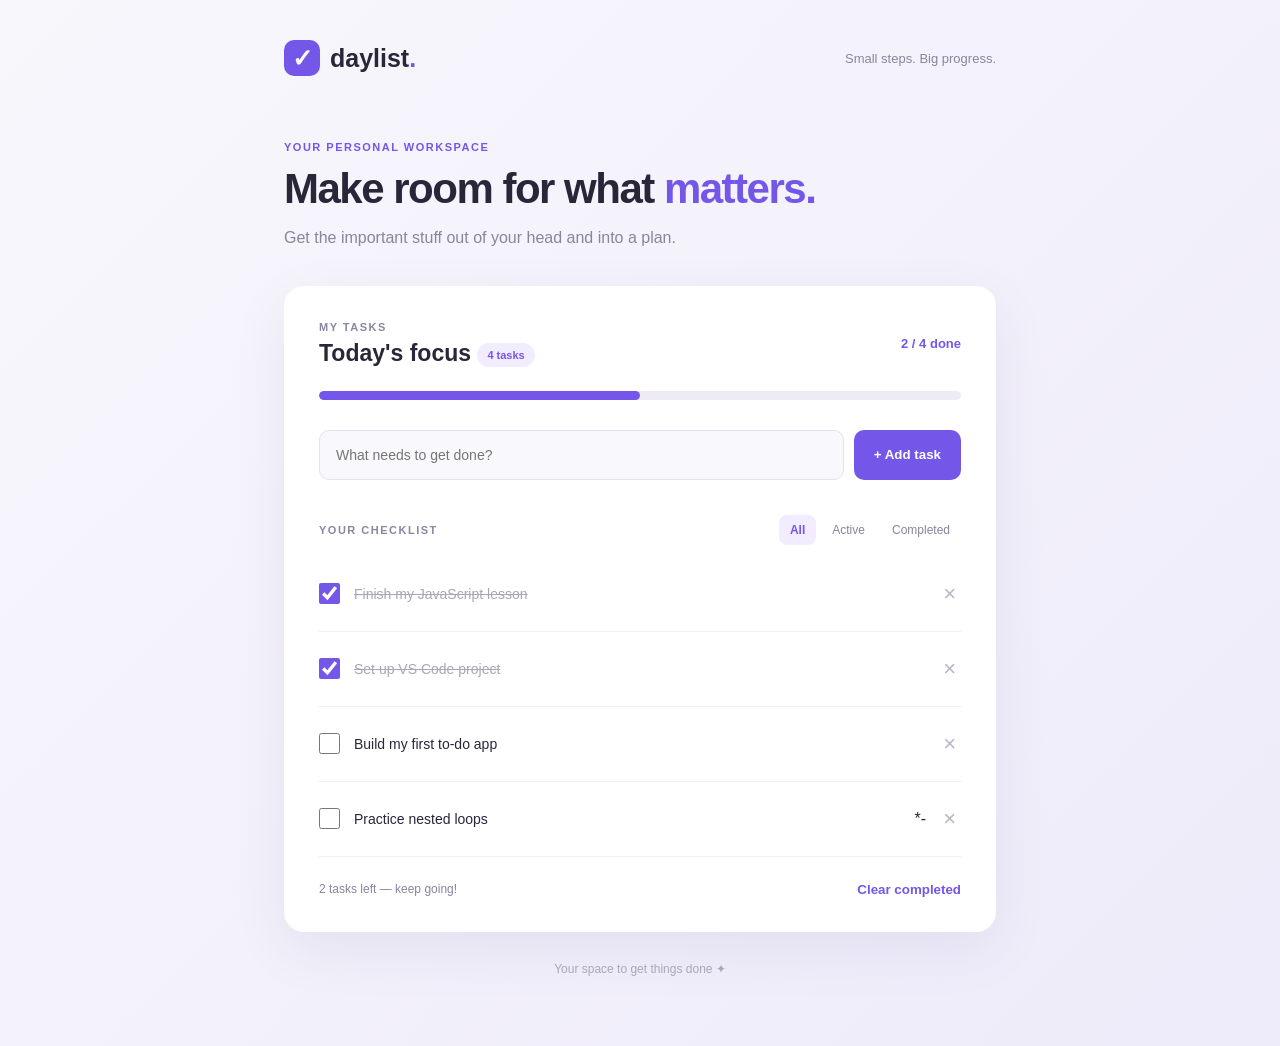
==== index.html @ 794491ad "Initial Daylist app with basic task creation" ====
<!DOCTYPE html>
<html lang="en">
<head>
    <meta charset="UTF-8">
    <meta name="viewport" content="width=device-width, initial-scale=1.0">
    <title>Daylist | My To-Do App</title>

    <link rel="stylesheet" href="style.css">
    <script src="app.js" defer></script>
</head>
<body>

    <div class="container">

        <!-- Header -->
        <header class="header">
            <div class="logo">
                <span class="logo-icon">✓</span>
                <span>daylist<span class="dot">.</span></span>
            </div>
            <p>Small steps. Big progress.</p>
        </header>

        <!-- Introduction -->
        <section class="intro">
            <p class="eyebrow">YOUR PERSONAL WORKSPACE</p>
            <h1>Make room for what <span>matters.</span></h1>
            <p class="subtitle">
                Get the important stuff out of your head and into a plan.
            </p>
        </section>

        <!-- Main To-Do Card -->
        <main class="todo-card">

            <div class="card-header">
                <div>
                    <p class="eyebrow">MY TASKS</p>
                    <h2>
                        Today's focus
                        <span class="task-badge" id="task-count">4 tasks</span>
                    </h2>
                </div>
                <p class="progress-label" id="progress-label">2 / 4 done</p>
            </div>

            <!-- Progress Bar -->
            <div class="progress-track">
                <div class="progress-fill" id="progress-bar"></div>
            </div>

            <!-- Add New Task -->
            <form id="task-form" class="add-form">
                <input
                    type="text"
                    id="task-input"
                    placeholder="What needs to get done?"
                    autocomplete="off"
                    required
                >
                <button type="submit" class="add-button">
                    + Add task
                </button>
            </form>

            <!-- Filters -->
            <div class="list-header">
                <p class="eyebrow">YOUR CHECKLIST</p>

                <div class="filters">
                    <button type="button" class="filter-btn active" data-filter="all">All</button>
                    <button type="button" class="filter-btn" data-filter="active">Active</button>
                    <button type="button" class="filter-btn" data-filter="completed">Completed</button>
                </div>
            </div>

            <!-- Our Tasks -->
            <ul class="task-list" id="task-list">

                <li class="task-item">
                    <label class="task-label">
                        <input type="checkbox" class="task-checkbox" checked>
                        <span class="task-text">Finish my JavaScript lesson</span>
                    </label>
                    <button type="button" class="delete-button">×</button>
                </li>

                <li class="task-item">
                    <label class="task-label">
                        <input type="checkbox" class="task-checkbox" checked>
                        <span class="task-text">Set up VS Code project</span>
                    </label>
                    <button type="button" class="delete-button">×</button>
                </li>

                <li class="task-item">
                    <label class="task-label">
                        <input type="checkbox" class="task-checkbox">
                        <span class="task-text">Build my first to-do app</span>
                    </label>
                    <button type="button" class="delete-button">×</button>
                </li>

                <li class="task-item">
                    <label class="task-label">
                        <input type="checkbox" class="task-checkbox">
                        <span class="task-text">Practice nested loops</span>
                    </label>*-
                    <button type="button" class="delete-button">×</button>
                </li>

            </ul>

            <!-- Footer -->
            <div class="card-footer">
                <p id="remaining-count">2 tasks left — keep going!</p>
                <button type="button" id="clear-completed">Clear completed</button>
            </div>

        </main>

        <footer class="footer">
            Your space to get things done ✦
        </footer>

    </div>

</body>
</html>
---- style.css ----
/* 1. GENERAL PAGE STYLES */

* {
    margin: 0;
    padding: 0;
    box-sizing: border-box;
}

body {
    font-family: "Segoe UI", Arial, sans-serif;
    background: linear-gradient(135deg, #f8f7fc, #eeebfa);
    color: #29263a;
    min-height: 100vh;
}

.container {
    max-width: 760px;
    margin: 0 auto;
    padding: 40px 24px;
}

/* 2. HEADER */

.header {
    display: flex;
    justify-content: space-between;
    align-items: center;
    margin-bottom: 65px;
}

.logo {
    display: flex;
    align-items: center;
    gap: 10px;
    font-size: 25px;
    font-weight: 800;
}

.logo-icon {
    background: #7456e8;
    color: white;
    width: 36px;
    height: 36px;
    display: grid;
    place-items: center;
    border-radius: 10px;
}

.dot {
    color: #7456e8;
}

.header p {
    font-size: 13px;
    color: #89859b;
}

/* 3. INTRODUCTION */

.intro {
    margin-bottom: 35px;
}

.eyebrow {
    font-size: 11px;
    font-weight: 700;
    letter-spacing: 1.5px;
    color: #8b86a1;
}

.intro > .eyebrow {
    color: #7456e8;
}

.intro h1 {
    margin-top: 12px;
    font-size: clamp(30px, 5vw, 42px);
    letter-spacing: -1.5px;
}

.intro h1 span {
    color: #7456e8;
}

.subtitle {
    margin-top: 12px;
    color: #89859b;
    line-height: 1.6;
}

/* 4. MAIN CARD */

.todo-card {
    background: white;
    padding: 35px;
    border-radius: 20px;
    box-shadow: 0 18px 55px rgba(70, 55, 120, 0.08);
}

.card-header {
    display: flex;
    justify-content: space-between;
    align-items: center;
    gap: 12px;
}

.card-header h2 {
    font-size: 23px;
    margin-top: 7px;
}

.task-badge {
    font-size: 11px;
    color: #7456e8;
    background: #f1edff;
    padding: 6px 10px;
    border-radius: 20px;
    vertical-align: middle;
}

.progress-label {
    font-size: 13px;
    color: #7456e8;
    font-weight: 700;
    white-space: nowrap;
}

.progress-track {
    background: #eeebf5;
    height: 9px;
    border-radius: 20px;
    margin: 24px 0 30px;
    overflow: hidden;
}

.progress-fill {
    background: #7456e8;
    width: 50%;
    height: 100%;
    border-radius: 20px;
    transition: width 0.3s ease;
}

/* 5. ADD TASK FORM */

.add-form {
    display: flex;
    gap: 10px;
    margin-bottom: 35px;
}

#task-input {
    flex: 1;
    min-width: 0;
    padding: 16px;
    border: 1px solid #e5e1f0;
    border-radius: 10px;
    background: #f9f8fc;
    font-size: 14px;
    outline: none;
}

#task-input:focus {
    border-color: #7456e8;
    background: white;
}

.add-button {
    background: #7456e8;
    color: white;
    border: none;
    border-radius: 10px;
    padding: 0 20px;
    font-weight: 600;
    cursor: pointer;
    transition: background 0.2s;
}

.add-button:hover {
    background: #5e41d1;
}

/* 6. FILTER BUTTONS */

.list-header {
    display: flex;
    justify-content: space-between;
    align-items: center;
    gap: 12px;
    margin-bottom: 12px;
}

.filters {
    display: flex;
    gap: 5px;
}

.filter-btn {
    background: transparent;
    border: none;
    padding: 8px 11px;
    border-radius: 8px;
    color: #89859b;
    cursor: pointer;
    font-size: 12px;
}

.filter-btn.active {
    background: #f1edff;
    color: #7456e8;
    font-weight: 700;
}

/* 7. TASK LIST */

.task-list {
    list-style: none;
}

.task-item {
    display: flex;
    justify-content: space-between;
    align-items: center;
    gap: 12px;
    padding: 19px 0;
    border-bottom: 1px solid #f0edf5;
}

.task-label {
    display: flex;
    align-items: center;
    gap: 14px;
    cursor: pointer;
    flex: 1;
    min-width: 0;
}

.task-checkbox {
    width: 21px;
    height: 21px;
    accent-color: #7456e8;
    cursor: pointer;
    flex-shrink: 0;
}

.task-text {
    font-size: 14px;
    overflow-wrap: anywhere;
}

.task-checkbox:checked + .task-text {
    text-decoration: line-through;
    color: #aaa6b8;
}

.delete-button {
    border: none;
    background: transparent;
    color: #b9b4c6;
    font-size: 22px;
    cursor: pointer;
    padding: 5px;
}

.delete-button:hover {
    color: #e65d75;
}

/* 8. CARD FOOTER */

.card-footer {
    display: flex;
    justify-content: space-between;
    align-items: center;
    gap: 12px;
    padding-top: 25px;
    font-size: 12px;
}

.card-footer p {
    color: #89859b;
}

#clear-completed {
    border: none;
    background: transparent;
    color: #7456e8;
    font-weight: 600;
    cursor: pointer;
}

/* 9. PAGE FOOTER */

.footer {
    text-align: center;
    padding: 30px;
    color: #aaa6b8;
    font-size: 12px;
}

/* 10. SMALL SCREENS */

@media (max-width: 520px) {
    .container {
        padding: 24px 14px;
    }

    .header {
        margin-bottom: 45px;
    }

    .header p {
        display: none;
    }

    .todo-card {
        padding: 22px 18px;
    }

    .add-form {
        flex-direction: column;
    }

    .add-button {
        padding: 15px;
    }

    .list-header {
        align-items: flex-start;
        flex-direction: column;
    }
}
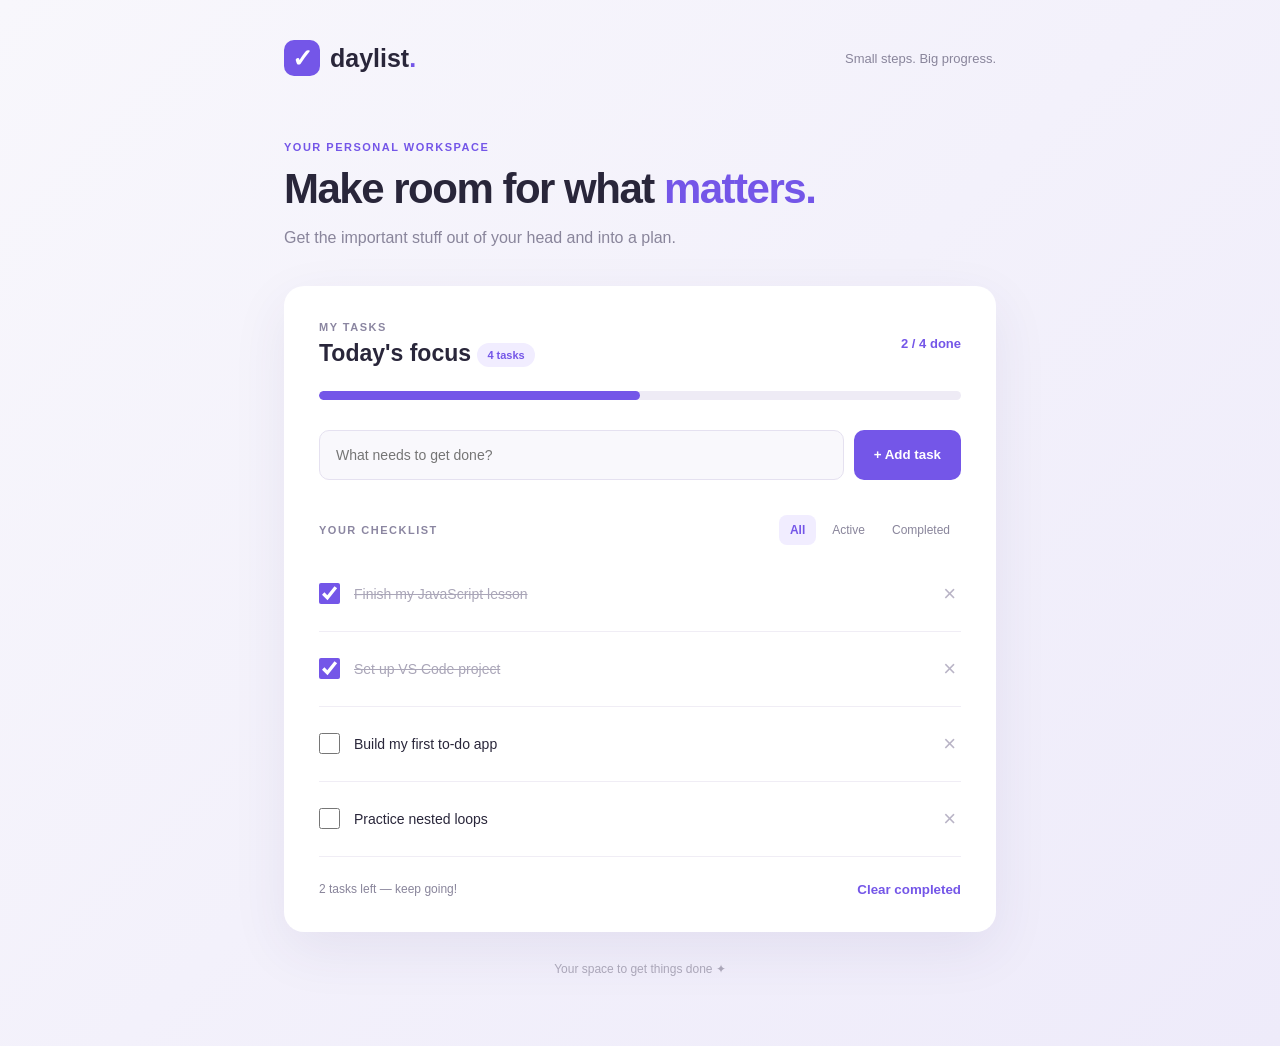
==== commit ab5f4cf0: "Add task deletion and dynamic task counter" ====
--- a/index.html
+++ b/index.html
@@ -106,7 +106,7 @@
                     <label class="task-label">
                         <input type="checkbox" class="task-checkbox">
                         <span class="task-text">Practice nested loops</span>
-                    </label>*-
+                    </label>
                     <button type="button" class="delete-button">×</button>
                 </li>
 
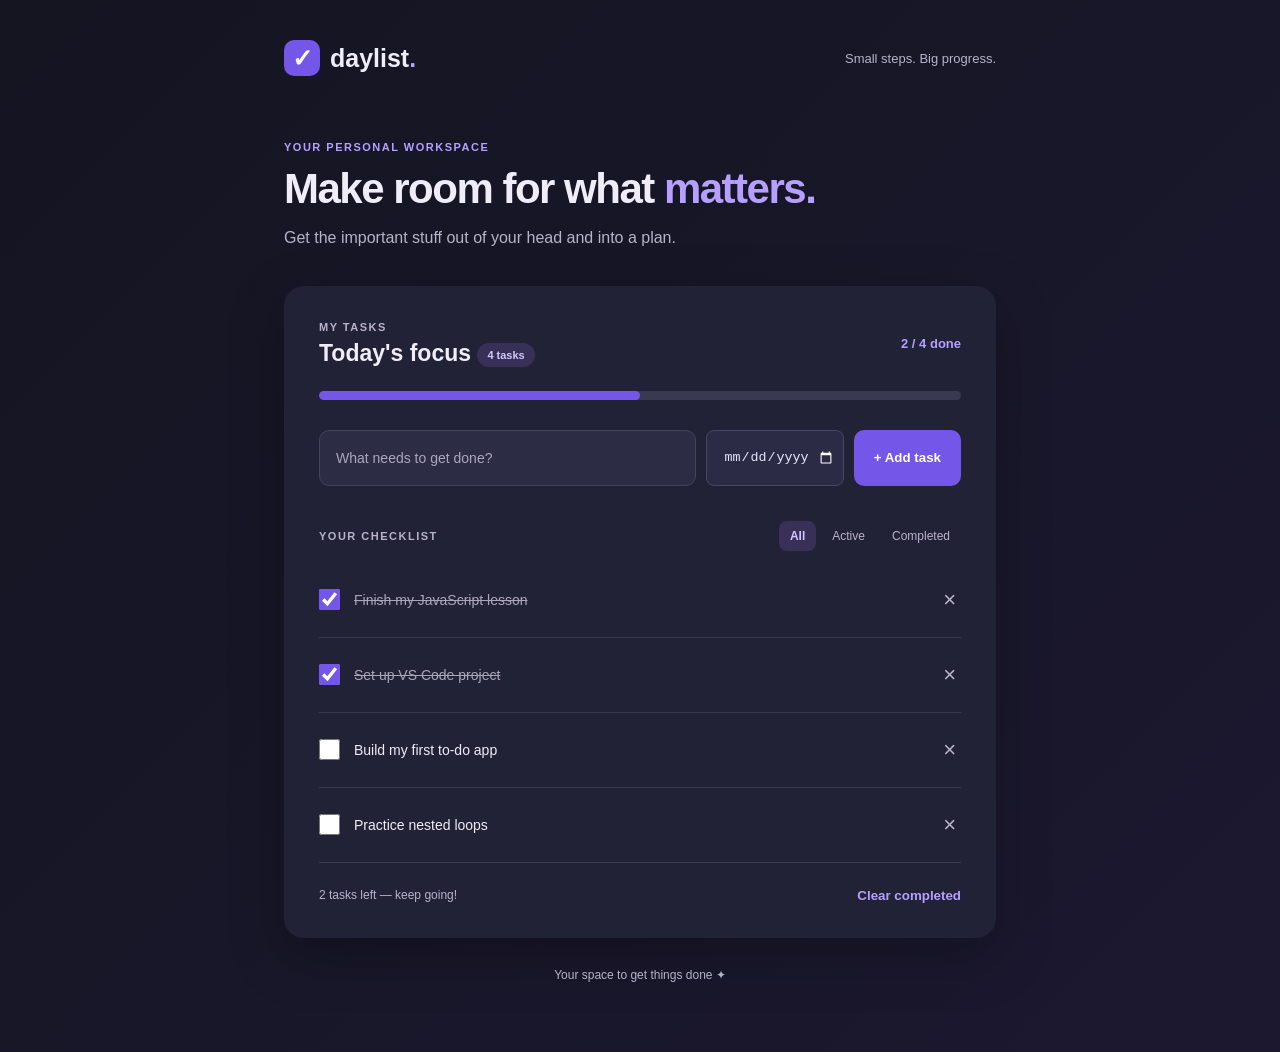
==== commit ec9ba083: "Start Daylist V2 with modules and due dates" ====
--- a/index.html
+++ b/index.html
@@ -7,7 +7,7 @@
     <title>Daylist | My To-Do App</title>
 
     <link rel="stylesheet" href="style.css">
-    <script src="app.js" defer></script>
+    <script type="module" src="app.js" defer></script>
 </head>
 <body>
 
@@ -59,6 +59,7 @@
                     autocomplete="off"
                     required
                 >
+                <input type="date" id="task-due-date" aria-label="Due date" />
                 <button type="submit" class="add-button">
                     + Add task
                 </button>
--- a/style.css
+++ b/style.css
@@ -331,3 +331,87 @@
         flex-direction: column;
     }
 }
+
+/* ===== DARK MODE ===== */
+
+/* Main page */
+body {
+    background: linear-gradient(135deg, #141521, #1c1830);
+    color: #f0edf9;
+}
+
+/* Task card */
+.todo-card {
+    background: #222236;
+    box-shadow: 0 18px 55px rgba(0, 0, 0, 0.25);
+}
+
+/* Task input */
+#task-input {
+    background: #2c2c44;
+    color: #f0edf9;
+    border-color: #44425d;
+}
+
+#task-input::placeholder {
+    color: #aaa6bf;
+}
+
+#task-input:focus {
+    background: #34324c;
+    border-color: #9277ff;
+}
+
+/* Task badge and filters */
+.task-badge,
+.filter-btn.active {
+    background: #383056;
+    color: #d2c7ff;
+}
+
+/* Progress bar */
+.progress-track {
+    background: #3a3952;
+}
+
+/* Task separators */
+.task-item {
+    border-bottom-color: #39384d;
+}
+
+/* Secondary text */
+.header p,
+.subtitle,
+.eyebrow,
+.filter-btn,
+.card-footer p,
+.footer {
+    color: #b7b3ca;
+}
+
+/* Purple accent text */
+.intro > .eyebrow,
+.intro h1 span,
+.dot,
+.progress-label,
+#clear-completed {
+    color: #b5a0ff;
+}
+
+/* date styles */
+.task-due-date {
+  font-size: 0.75rem;
+  color: #a5a9c5;
+  margin-left: 10px;
+}
+
+#task-due-date {
+  color-scheme: dark;
+  background-color: #2b2b45;
+  color: #e5e7fa;
+  border: 1px solid #484866;
+  border-radius: 8px;
+  padding: 0 8px;
+  height: 56px;
+  text-align: center;
+}
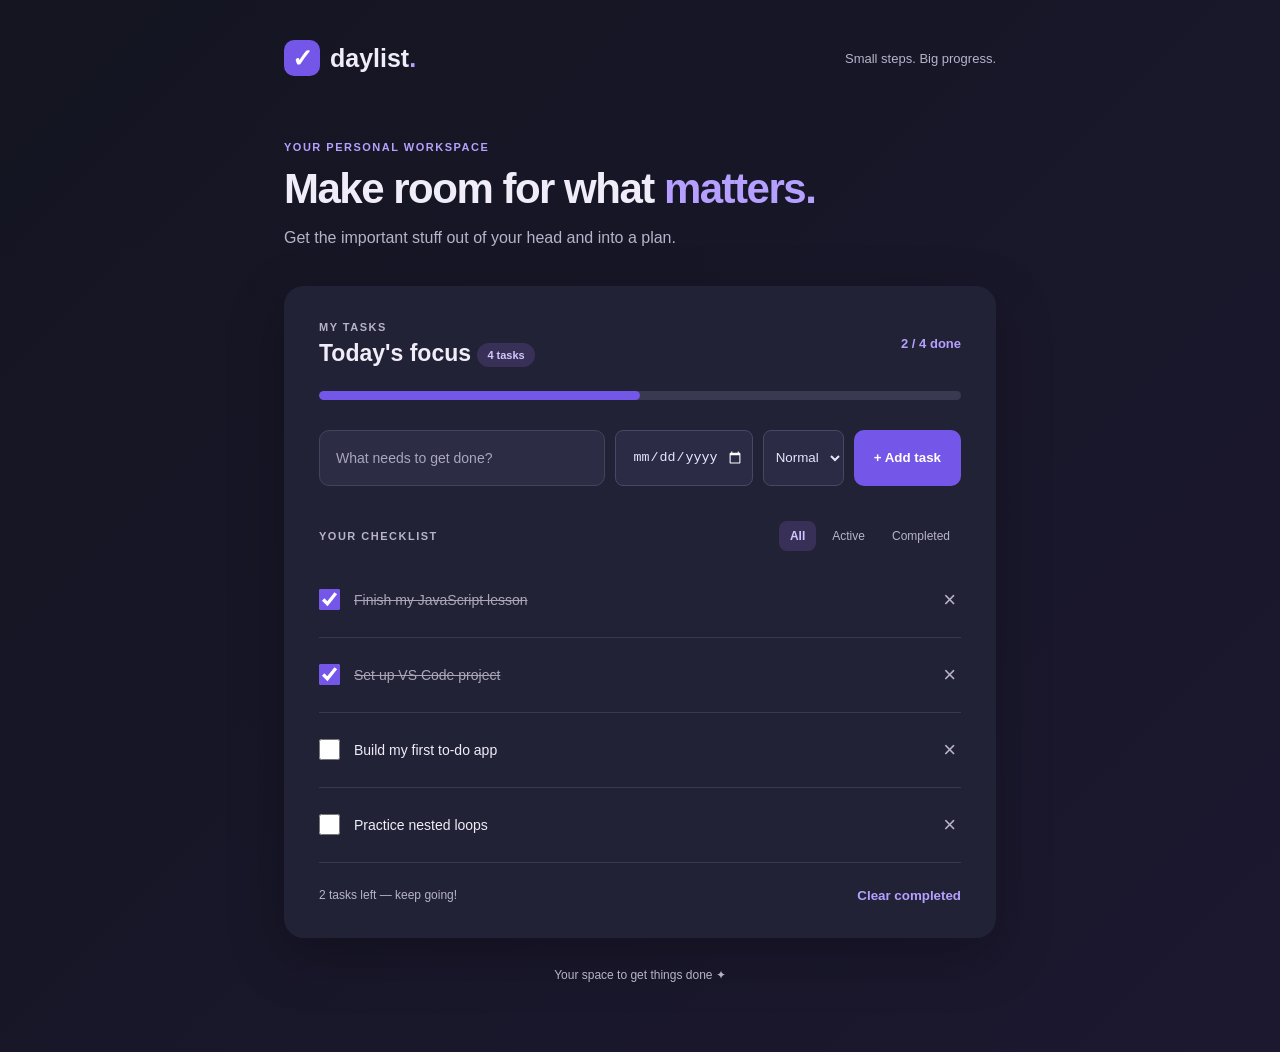
==== commit fec338a9: "Add task priorities, badges, and priority sorting" ====
--- a/index.html
+++ b/index.html
@@ -60,6 +60,11 @@
                     required
                 >
                 <input type="date" id="task-due-date" aria-label="Due date" />
+                <select id="task-priority" aria-label="Task priority">
+                 <option value="normal">Normal</option>
+                 <option value="high">High</option>
+                <option value="low">Low</option>
+                </select>
                 <button type="submit" class="add-button">
                     + Add task
                 </button>
--- a/style.css
+++ b/style.css
@@ -405,7 +405,8 @@
   margin-left: 10px;
 }
 
-#task-due-date {
+#task-due-date,
+#task-priority {
   color-scheme: dark;
   background-color: #2b2b45;
   color: #e5e7fa;
@@ -414,4 +415,24 @@
   padding: 0 8px;
   height: 56px;
   text-align: center;
+}
+
+/* priority badge */
+.priority-badge {
+  font-size: 0.75rem;
+  padding: 4px 8px;
+  margin-left: 10px;
+  border-radius: 6px;
+  background-color: #3b3458;
+  color: #d9ccff;
+}
+
+.task-item[data-priority="high"] .priority-badge {
+  background-color: #633547;
+  color: #ffb4b4;
+}
+
+.task-item[data-priority="low"] .priority-badge {
+  background-color: #293d58;
+  color: #a9ceff;
 }
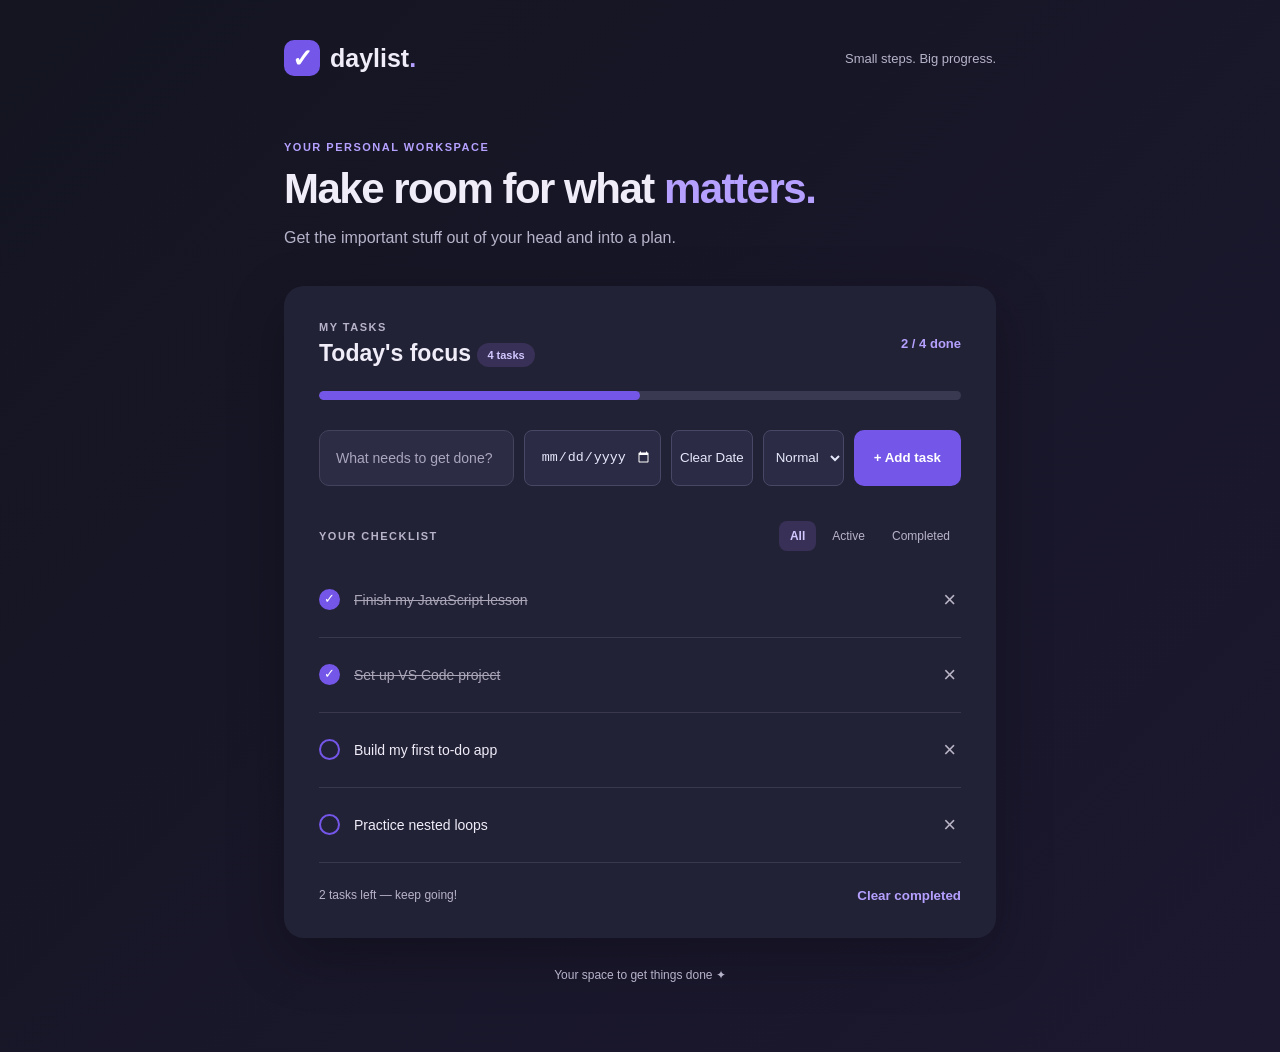
==== commit 9bb8c8cb: "Add task editing, circular checkboxes, and Clear Date" ====
--- a/index.html
+++ b/index.html
@@ -56,14 +56,15 @@
                     type="text"
                     id="task-input"
                     placeholder="What needs to get done?"
-                    autocomplete="off"
+                    autocomplete="on"
+                    spellcheck="true"
                     required
                 >
                 <input type="date" id="task-due-date" aria-label="Due date" />
+                <button type="button" class="clear-date-button" id="clear-due-date">Clear Date</button>
                 <select id="task-priority" aria-label="Task priority">
                  <option value="normal">Normal</option>
                  <option value="high">High</option>
-                <option value="low">Low</option>
                 </select>
                 <button type="submit" class="add-button">
                     + Add task
--- a/style.css
+++ b/style.css
@@ -242,6 +242,9 @@
     accent-color: #7456e8;
     cursor: pointer;
     flex-shrink: 0;
+    appearance: none;
+    border-radius: 50%;
+    border: solid 2px #7456e8;
 }
 
 .task-text {
@@ -406,7 +409,7 @@
 }
 
 #task-due-date,
-#task-priority {
+#task-priority, .clear-date-button {
   color-scheme: dark;
   background-color: #2b2b45;
   color: #e5e7fa;
@@ -435,4 +438,31 @@
 .task-item[data-priority="low"] .priority-badge {
   background-color: #293d58;
   color: #a9ceff;
-}+}
+
+/* styles for the due and overdue */
+.overdue{
+    color: #f87171;
+}
+
+.due-today{
+    color:#fbbf24;
+}
+
+.task-checkbox:checked{
+    background-color: #7456e8;
+}
+
+.task-checkbox:checked::after{
+    content: "✓";
+    color: white;
+    display: grid;
+    place-items: center;
+}
+
+.edit-button{
+    background: transparent;
+    border: none;
+    color: #a78bfa
+}
+
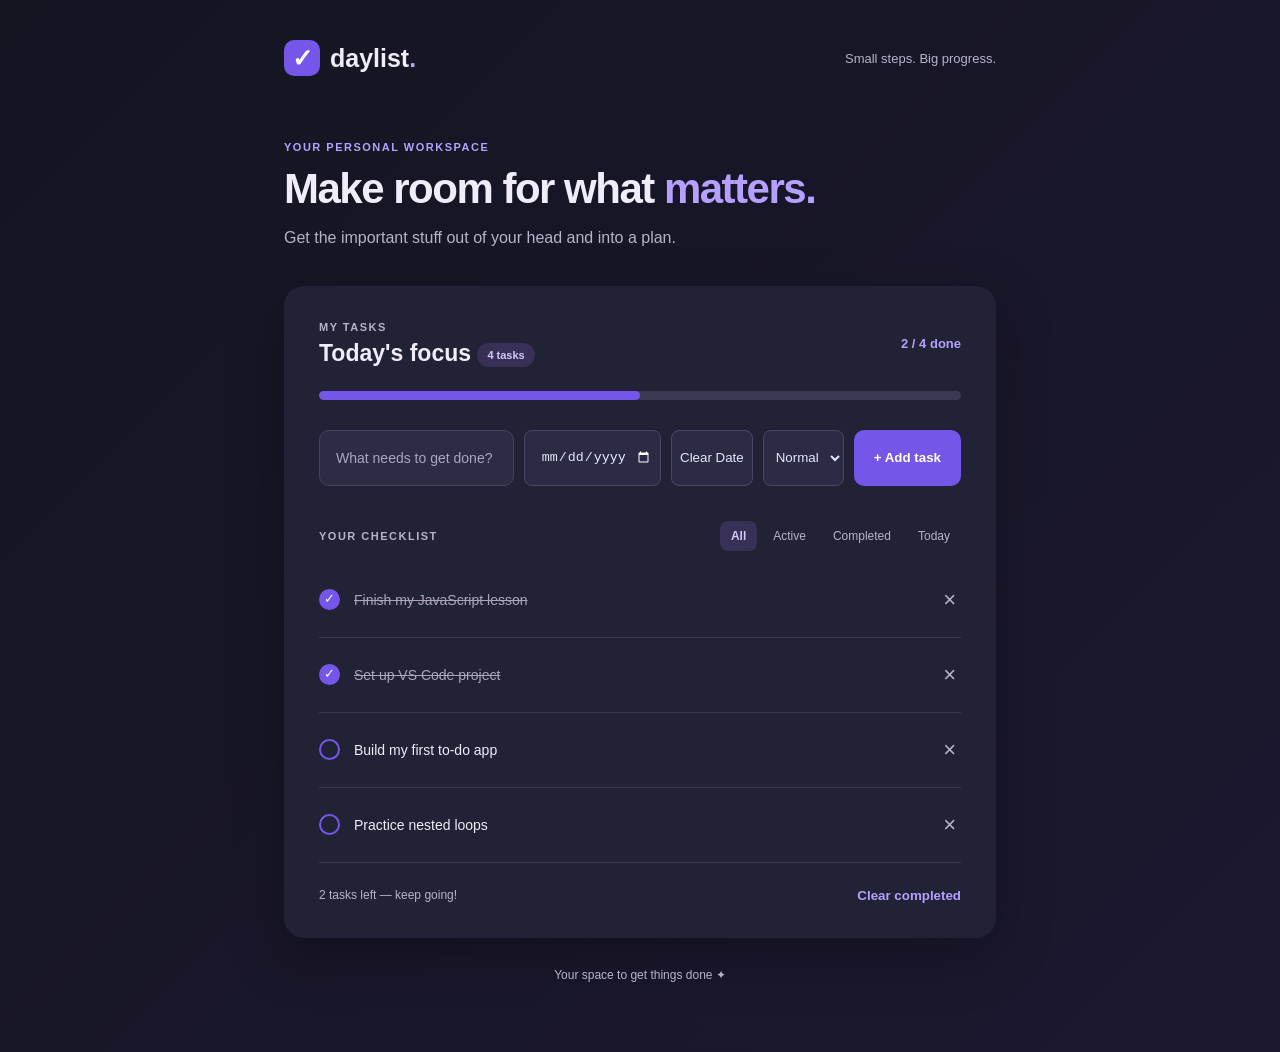
==== commit 0d91fc2b: "wip: implement today filter date validation and comparison" ====
--- a/index.html
+++ b/index.html
@@ -79,6 +79,7 @@
                     <button type="button" class="filter-btn active" data-filter="all">All</button>
                     <button type="button" class="filter-btn" data-filter="active">Active</button>
                     <button type="button" class="filter-btn" data-filter="completed">Completed</button>
+                    <button type="button" class="filter-btn" data-filter="today">Today</button>
                 </div>
             </div>
 
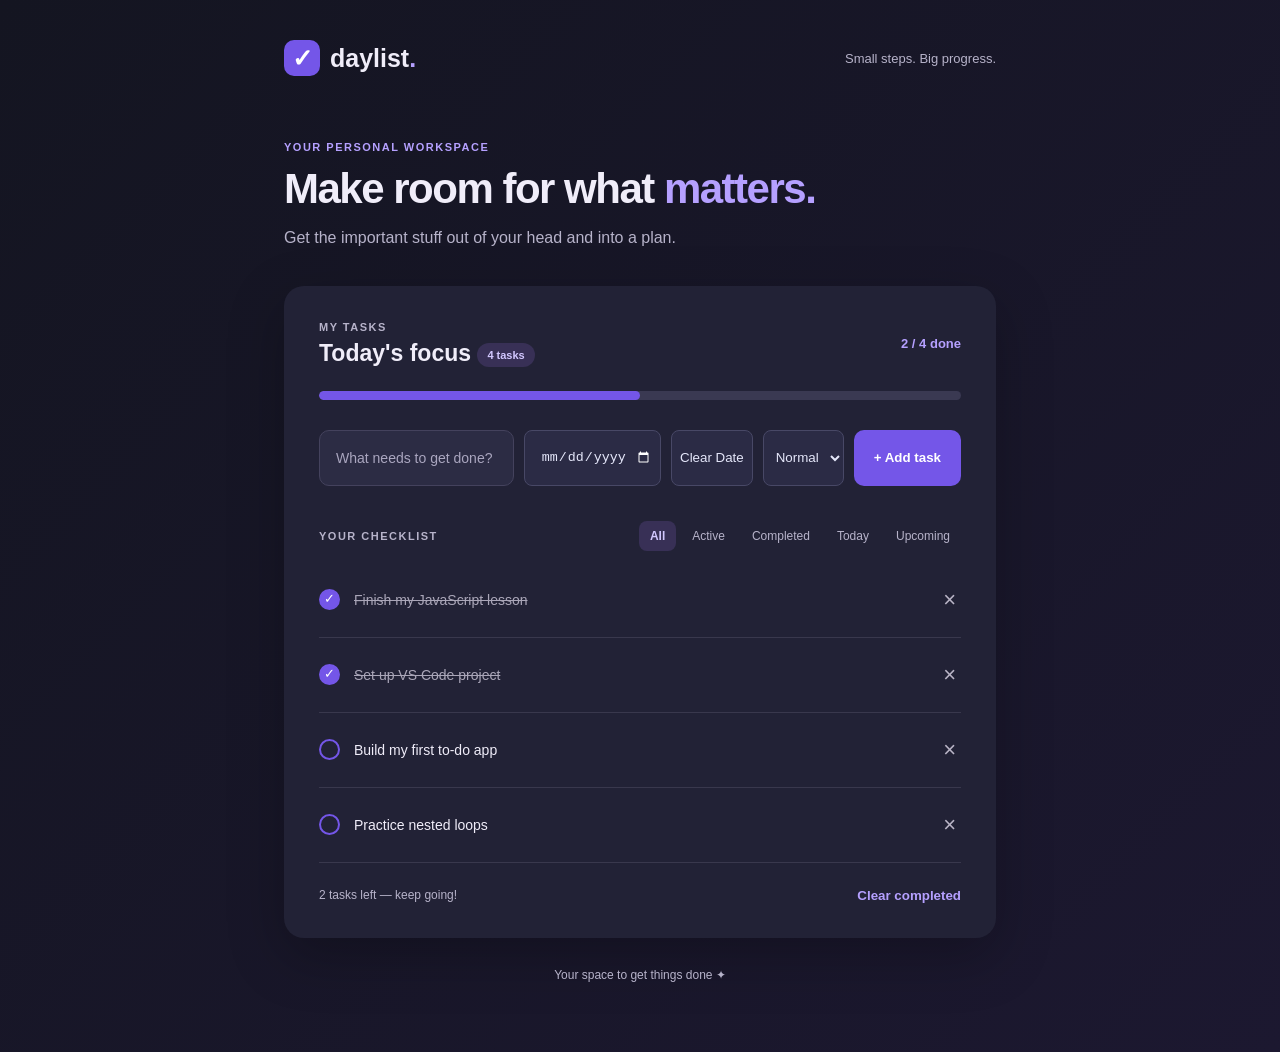
==== commit 50429817: "feat: add upcoming filter with reusable date helper" ====
--- a/index.html
+++ b/index.html
@@ -80,6 +80,7 @@
                     <button type="button" class="filter-btn" data-filter="active">Active</button>
                     <button type="button" class="filter-btn" data-filter="completed">Completed</button>
                     <button type="button" class="filter-btn" data-filter="today">Today</button>
+                    <button type="button" class="filter-btn" data-filter="upcoming">Upcoming</button>
                 </div>
             </div>
 
